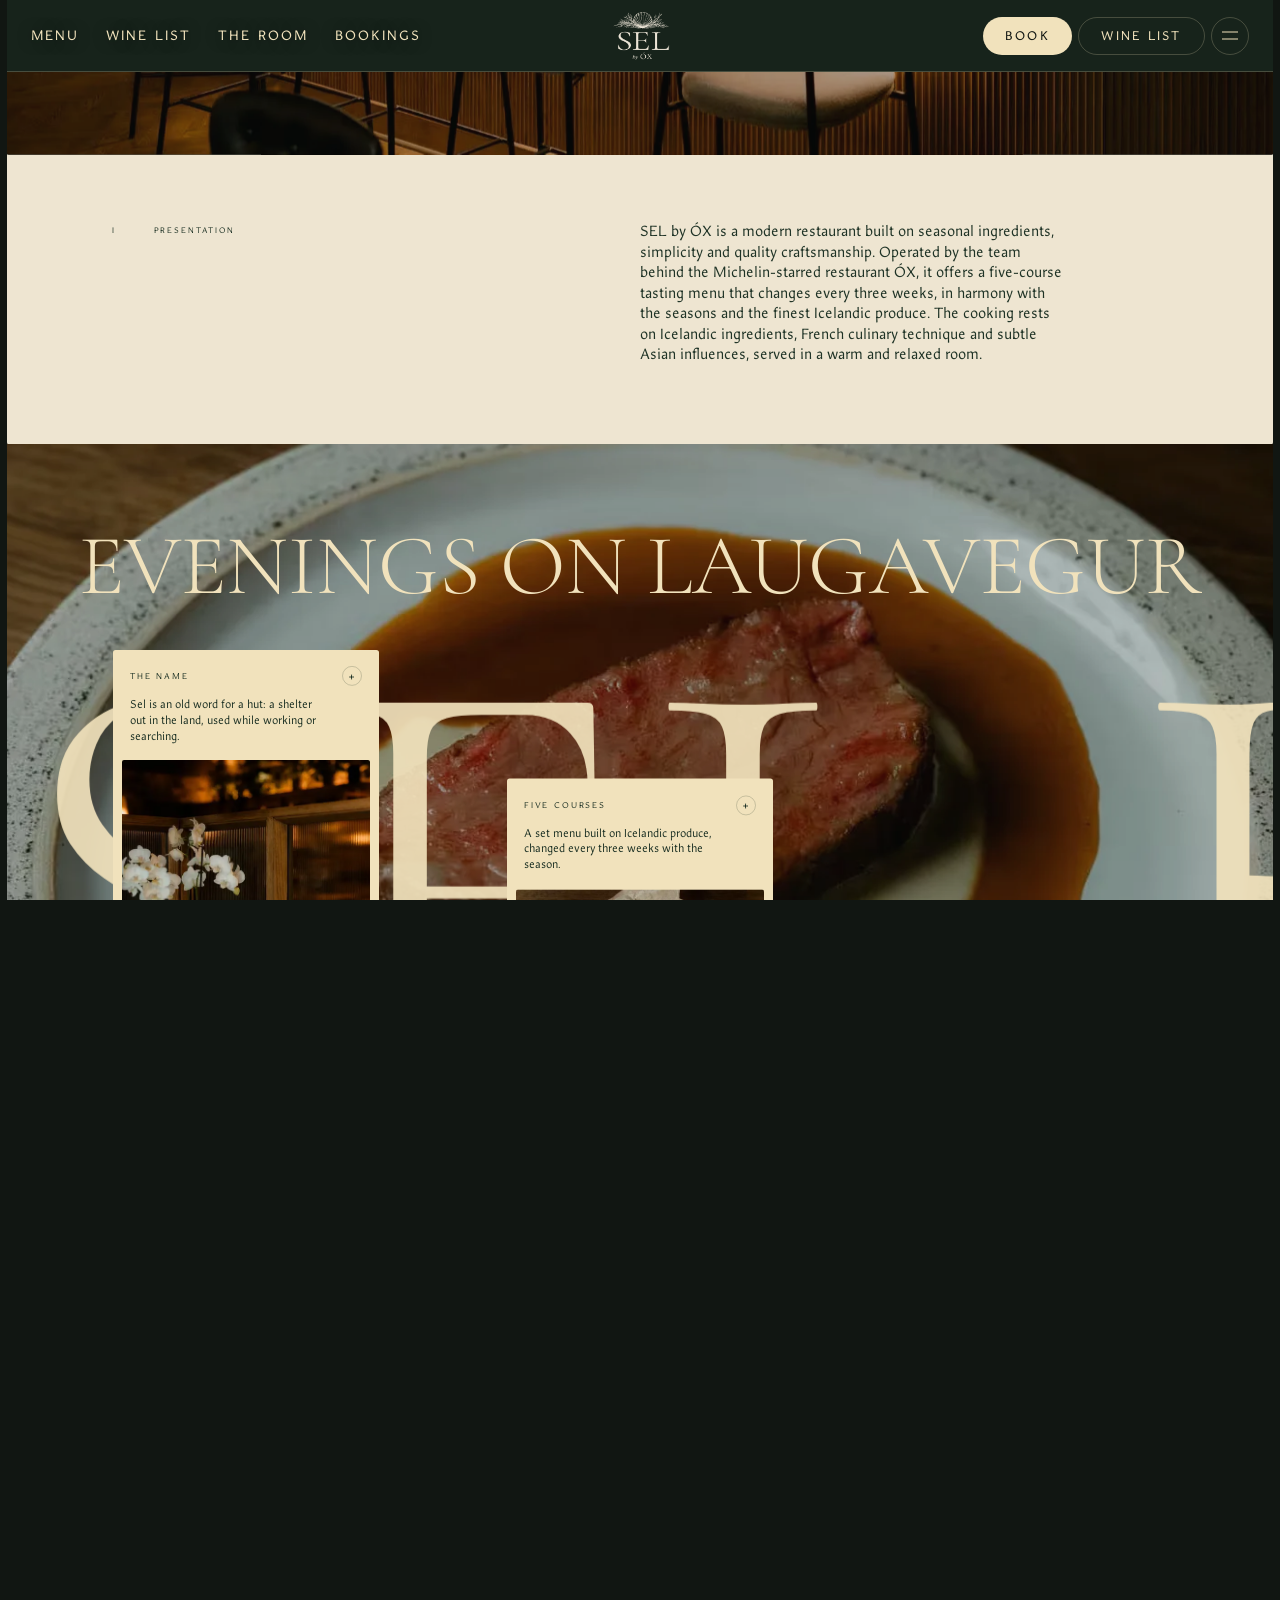
==== index.html @ 7436a124 "Deploy 9c6852b SEL by ÓX prototype (noindex preview)" ====
<!doctype html>
<html lang="en">
<head>
<meta charset="utf-8">
<meta name="viewport" content="width=device-width, initial-scale=1, viewport-fit=cover">
<title>SEL by ÓX · Laugavegur 55, Reykjavík</title>
<meta name="description" content="SEL by ÓX: a five-course seasonal tasting menu from the team behind Michelin-starred ÓX. Laugavegur 55, Reykjavík. Wednesday to Saturday from 17:30.">
<meta name="robots" content="noindex, nofollow">
<meta name="theme-color" content="#17231B">
<meta name="color-scheme" content="dark">
<link rel="icon" href="favicon-32.png" type="image/png" sizes="32x32">
<link rel="icon" href="assets/sel-mark-light.svg" type="image/svg+xml">
<link rel="apple-touch-icon" href="apple-touch-icon.png">
<link rel="preload" href="assets/fonts/cormorant-garamond-light.woff2" as="font" type="font/woff2" crossorigin>
<link rel="preload" href="assets/fonts/amarna-regular.woff2" as="font" type="font/woff2" crossorigin>
<link rel="preload" as="image" href="assets/img/cr-9-1920.webp">
<script>
/* focus-guard (from _tools/focus-guard): a tapped menu opens with nothing ringed */
(function(){var h=document.documentElement;function p(){h.setAttribute('data-input','pointer')}function k(e){if(e.key==='Tab'||e.key==='Enter'||e.key===' '||e.key.indexOf('Arrow')===0||e.key==='Escape')h.setAttribute('data-input','keyboard')}addEventListener('pointerdown',p,true);addEventListener('mousedown',p,true);addEventListener('touchstart',p,{capture:true,passive:true});addEventListener('keydown',k,true);if(!matchMedia('(prefers-reduced-motion: reduce)').matches)h.classList.add('motion')})();
</script>
<link rel="stylesheet" href="assets/focus-guard.css">
<link rel="stylesheet" href="assets/sel.css?v=69ebda52">
<script type="application/ld+json">
{"@context":"https://schema.org","@type":"Restaurant","name":"SEL by ÓX","url":"https://selrestaurant.is/","image":"https://selrestaurant.is/wp-content/uploads/2026/06/Chris-Ray-Photos-9.avif","telephone":"+3547790333","email":"sel@ox.restaurant","servesCuisine":["Icelandic","Modern European"],"address":{"@type":"PostalAddress","streetAddress":"Laugavegur 55","postalCode":"101","addressLocality":"Reykjavík","addressCountry":"IS"},"openingHoursSpecification":[{"@type":"OpeningHoursSpecification","dayOfWeek":["Wednesday","Thursday","Friday","Saturday"],"opens":"17:30","closes":"22:00"}],"acceptsReservations":"https://www.dineout.is/is/selbyox?isolation=true"}
</script>
</head>
<body>
<a class="skip" href="#main">Skip to content</a>
<div class="loader" aria-hidden="true">
  <img class="loader__logo" src="assets/sel-mark-light.svg" width="559" height="471" alt="">
  <span class="loader__bar"><i></i></span>
</div>

<header class="hd" id="header">
  <nav class="hd__left" aria-label="Quick links">
    <a href="#menu">Menu</a>
    <a href="assets/Sel-Wine-Menu-oct-2026.pdf" target="_blank" rel="noopener">Wine list</a>
    <a href="#room">The room</a>
    <a href="#book">Bookings</a>
  </nav>
  <a class="hd__logo" href="#top" aria-label="SEL by ÓX, back to top"><img src="assets/sel-mark-light.svg" alt="" width="559" height="471"></a>
  <div class="hd__right">
    <a class="pill pill--fill" href="#book">Book</a>
    <a class="pill pill--line hd__wine" href="assets/Sel-Wine-Menu-oct-2026.pdf" target="_blank" rel="noopener">Wine list</a>
    <button class="round" id="menu-btn" type="button" aria-expanded="false" aria-controls="nav" aria-label="Open menu"><span></span><span></span></button>
  </div>
</header>

<div class="nav" id="nav" tabindex="-1" role="dialog" aria-modal="true" aria-label="Menu" inert>
  <div class="nav__inner">
    <ol class="nav__list">
      <li><a href="#presentation"><i>I</i>Presentation</a></li>
      <li><a href="#kitchen"><i>II</i>Our kitchen</a></li>
      <li><a href="#room"><i>III</i>The room</a></li>
      <li><a href="#chef"><i>IV</i>Artistic director</a></li>
      <li><a href="#menu"><i>V</i>Tasting menu</a></li>
      <li><a href="#book"><i>VI</i>Bookings</a></li>
    </ol>
    <div class="nav__side">
      <img src="assets/img/cr-29-960.webp" width="960" height="640" alt="" loading="lazy">
      <p>Laugavegur 55, 101 Reykjavík<br>Wednesday to Saturday, 17:30 to 22:00</p>
      <a class="nav__phone" href="tel:+3547790333">+354 779 0333</a>
    </div>
  </div>
</div>

<div id="smooth-wrapper"><div id="smooth-content">
<main id="main">

<!-- 0 · intro -->
<section class="banner" id="top">
  <div class="banner__slider" data-fade-slider data-ms="1650" data-delay="5000">
    <div class="banner__slide is-on"><div class="banner__bg" data-parallax-top data-translate-y="20rem"><img src="assets/img/cr-9-1920.webp" width="1920" height="1280" alt="The counter at SEL in the evening, the kitchen pass behind it" fetchpriority="high"></div></div>
    <div class="banner__slide"><div class="banner__bg" data-parallax-top data-translate-y="20rem"><img src="assets/img/cr-29-1920.webp" width="1920" height="1280" alt="The dining room with forest tapestry walls and candlelit tables"></div></div>
    <div class="banner__slide"><div class="banner__bg" data-parallax-top data-translate-y="20rem"><img src="assets/img/cr-14-1920.webp" width="1920" height="1280" alt="The bar counter facing the open kitchen"></div></div>
  </div>
  <div class="banner__card" data-fade-slider data-ms="1650" data-delay="5000" aria-hidden="true">
    <div class="banner__slide is-on"><img src="assets/img/cr-32-960.webp" width="960" height="640" alt=""></div>
    <div class="banner__slide"><img src="assets/img/cr-23-960.webp" width="960" height="640" alt=""></div>
    <div class="banner__slide"><img src="assets/img/cr-3-960.webp" width="960" height="640" alt=""></div>
  </div>
  <h1 class="banner__title display fs-188" data-parallax-top data-translate-y="-15rem"><span class="letters">Five seasonal</span> <span class="letters">courses</span></h1>
</section>

<!-- I · presentation -->
<section class="pres" id="presentation">
  <p class="label" data-aos><i>I</i>Presentation</p>
  <p class="pres__text" data-aos="fadeIn">SEL by ÓX is a modern restaurant built on seasonal ingredients, simplicity and quality craftsmanship. Operated by the team behind the Michelin-starred restaurant ÓX, it offers a five-course tasting menu that changes every three weeks, in harmony with the seasons and the finest Icelandic produce. The cooking rests on Icelandic ingredients, French culinary technique and subtle Asian influences, served in a warm and relaxed room.</p>
</section>

<!-- horizontal-scroll · evenings -->
<section class="hscroll" id="evenings">
  <div class="hscroll__bg" data-parallax data-translate-y="-30rem" data-scale="1.1"><img src="assets/img/cr-24-1920.webp" width="1920" height="1280" alt="" loading="lazy"></div>
  <h2 class="hscroll__title display fs-116 split" data-aos>Evenings on Laugavegur</h2>
  <div class="marquee-trigger" aria-hidden="true"><div class="marquee" data-marquee-speed="1"><span class="marquee-item display fs-866">Sel by ÓX&nbsp;</span></div></div>
  <div class="hscroll__pin">
    <ul class="cards">
      <li class="card" data-parallax data-translate-y="-20rem">
        <div class="card__top"><p>The name</p><span class="card__icon" aria-hidden="true">+</span></div>
        <p class="card__text">Sel is an old word for a hut: a shelter out in the land, used while working or searching.</p>
        <img src="assets/img/cr-11-960.webp" width="960" height="640" alt="An orchid and a candle by the fluted glass screen" loading="lazy">
      </li>
      <li class="card card--mid" data-parallax data-translate-y="-40rem">
        <div class="card__top"><p>Five courses</p><span class="card__icon" aria-hidden="true">+</span></div>
        <p class="card__text">A set menu built on Icelandic produce, changed every three weeks with the season.</p>
        <img src="assets/img/cr-22-960.webp" width="960" height="640" alt="Snacks on the counter: potato cracker, trout mousse with waffles, chicken wing" loading="lazy">
      </li>
      <li class="card card--low" data-parallax data-translate-y="-60rem">
        <div class="card__top"><p>The ÓX door</p><span class="card__icon" aria-hidden="true">+</span></div>
        <p class="card__text">Signature courses from ÓX can be added to the tasting menu.</p>
        <img src="assets/img/cr-40-960.webp" width="960" height="640" alt="A cook placing herbs on a row of bowls" loading="lazy">
      </li>
    </ul>
  </div>
</section>

<!-- II · kitchen -->
<section class="kitchen" id="kitchen">
  <div class="vmarquee vmarquee--left" aria-hidden="true">
    <div class="vmarquee__track">
      <div class="tile tile--img"><img src="assets/img/cr-7-960.webp" alt="" loading="lazy"></div><div class="tile"><span>Cod</span></div>
      <div class="tile tile--img"><img src="assets/img/cr-34-960.webp" alt="" loading="lazy"></div><div class="tile"><span>Dulse</span></div>
      <div class="tile tile--img"><img src="assets/img/cr-3-960.webp" alt="" loading="lazy"></div><div class="tile"><span>Rutabaga</span></div>
      <div class="tile tile--img"><img src="assets/img/cr-7-960.webp" alt="" loading="lazy"></div><div class="tile"><span>Cod</span></div>
      <div class="tile tile--img"><img src="assets/img/cr-34-960.webp" alt="" loading="lazy"></div><div class="tile"><span>Dulse</span></div>
      <div class="tile tile--img"><img src="assets/img/cr-3-960.webp" alt="" loading="lazy"></div><div class="tile"><span>Rutabaga</span></div>
    </div>
  </div>
  <div class="kitchen__center">
    <p class="label" data-aos><i>II</i>Our kitchen</p>
    <h2 class="display fs-116 split" data-aos>Icelandic produce, French technique.</h2>
    <div class="kitchen__img" data-parallax data-translate-y="15rem"><img src="assets/img/cr-23-1920.webp" width="1920" height="1280" alt="A plated course in a stoneware bowl with a foamed sauce" loading="lazy"></div>
    <p class="kitchen__text" data-aos="fadeIn">The cooking is based on Icelandic ingredients, French culinary techniques and subtle Asian influences. Lamb, cod and skyr meet kombu, miso and dashi, on plates made for SEL by a ceramicist.</p>
    <div class="pills" data-aos="fadeIn">
      <a class="pill pill--fill" href="assets/Sel-Wine-Menu-oct-2026.pdf" target="_blank" rel="noopener">Wine list</a>
      <a class="pill pill--fill" href="#menu">Tasting menu</a>
    </div>
  </div>
  <div class="vmarquee vmarquee--right" aria-hidden="true">
    <div class="vmarquee__track">
      <div class="tile"><span>Lamb</span></div><div class="tile tile--img"><img src="assets/img/cr-24-960.webp" alt="" loading="lazy"></div>
      <div class="tile"><span>Skyr</span></div><div class="tile tile--img"><img src="assets/img/cr-32-960.webp" alt="" loading="lazy"></div>
      <div class="tile"><span>Rhubarb</span></div><div class="tile tile--img"><img src="assets/img/cr-22-960.webp" alt="" loading="lazy"></div>
      <div class="tile"><span>Lamb</span></div><div class="tile tile--img"><img src="assets/img/cr-24-960.webp" alt="" loading="lazy"></div>
      <div class="tile"><span>Skyr</span></div><div class="tile tile--img"><img src="assets/img/cr-32-960.webp" alt="" loading="lazy"></div>
      <div class="tile"><span>Rhubarb</span></div><div class="tile tile--img"><img src="assets/img/cr-22-960.webp" alt="" loading="lazy"></div>
    </div>
  </div>
</section>

<!-- III · the room -->
<section class="room" id="room">
  <div class="room__head">
    <div class="room__small" data-parallax data-translate-y="-10rem"><img src="assets/img/cr-38-1-960.webp" width="960" height="640" alt="The back bar under hanging plants" loading="lazy"></div>
    <div>
      <p class="label" data-aos><i>III</i>The room</p>
      <h2 class="display fs-74 split" data-aos>A warm room under antique lights from Holland.</h2>
    </div>
  </div>
  <div class="room__pair">
    <div class="room__a" data-parallax data-translate-y="-15rem"><img src="assets/img/cr-33-960.webp" width="960" height="640" alt="Glass-fronted oak wine cabinets beside the tables" loading="lazy"></div>
    <div class="room__b" data-parallax data-translate-y="8rem"><img src="assets/img/cr-29-1920.webp" width="1920" height="1280" alt="The dining room with tapestry walls, candles and the long counter" loading="lazy"></div>
  </div>
  <div class="room__foot">
    <a class="pill pill--dark" href="#book">Book a table</a>
    <p data-aos="fadeIn">On Laugavegur 55: a long oak counter facing the kitchen, tables under the tapestry walls and a wall of glass-fronted wine cabinets. The relaxed little sister of ÓX, open Wednesday to Saturday.</p>
  </div>
</section>

<!-- IV · artistic director -->
<section class="chef" id="chef">
  <div class="chef__photo"><div data-parallax data-translate-y="-15rem" data-scale="1.1"><img src="assets/img/cr-38-1920.webp" width="1920" height="1280" alt="Two cooks plating at the counter in the evening" loading="lazy"></div></div>
  <div class="chef__panel">
    <p class="label" data-aos><i>IV</i>Artistic director</p>
    <h2 class="display fs-116 split" data-aos>Þráinn Freyr Vigfússon</h2>
    <div class="chef__card">
      <span class="card__icon" aria-hidden="true">+</span>
      <p>The Michelin-starred chef behind ÓX and Sumac. He calls himself the artistic director of SEL and credits its head chefs, cooks and waiters with the evenings.</p>
      <img src="assets/img/cr-40-960.webp" width="960" height="640" alt="" loading="lazy">
    </div>
  </div>
</section>

<!-- V · tasting menu -->
<section class="menu" id="menu">
  <div class="menu__head">
    <p class="label" data-aos><i>V</i>Tasting menu</p>
    <h2 class="display fs-116 split" data-aos>Five courses, changed every three weeks.</h2>
  </div>
  <div class="container-parent">
    <div class="container-sticky">
      <div class="gallery-wrapper">
        <div class="gallery-item g1"><img src="assets/img/cr-22-1920.webp" alt="" loading="lazy"></div>
        <div class="gallery-item g2"><img src="assets/img/cr-32-1920.webp" alt="" loading="lazy"></div>
        <div class="gallery-item g3"><img src="assets/img/cr-7-1920.webp" alt="" loading="lazy"></div>
        <div class="gallery-item g4"><img src="assets/img/cr-24-1920.webp" alt="" loading="lazy"></div>
        <div class="gallery-item g5"><img src="assets/img/cr-23-1920.webp" alt="" loading="lazy"></div>
      </div>
      <div class="container-carta">
        <div class="inner-content">
          <img class="carta__mark" src="assets/sel-mark-light.svg" alt="" width="559" height="471">
          <p class="carta__k">Snacks <b>2.500 kr. each</b></p>
          <p class="carta__snacks">Potato cracker, dashi, rapeseed<br>Trout mousse, kombu, waffles<br>Chicken wing, miso, rhubarb</p>
          <ol class="carta__list">
            <li class="ox"><i>ÓX</i>Rossini caviar, scallop, dulse <b>4.500</b></li>
            <li><i>1</i>Egg, mushroom, parmesan</li>
            <li class="ox"><i>ÓX</i>Rutabaga, skyr, sourdough <b>3.500</b></li>
            <li><i>2</i>Cod, orange, ginger</li>
            <li><i>3</i>Bread, butter, pine</li>
            <li><i>4</i>Lamb, celeriac, grapes</li>
            <li><i>5</i>Chocolate, tonka bean, chantilly</li>
          </ol>
          <p class="carta__price">Five courses <b>15.900 kr.</b></p>
          <p class="carta__note">Sample menu. ÓX courses are optional ÓX signatures. We cannot accommodate vegan or lactose-free diets.</p>
          <div class="pills">
            <a class="pill pill--fill" href="assets/Sel-Wine-Menu-oct-2026.pdf" target="_blank" rel="noopener">Wine list</a>
            <a class="pill pill--fill" href="#book">Book a table</a>
          </div>
        </div>
      </div>
    </div>
  </div>
</section>

<!-- VI · bookings -->
<section class="book" id="book">
  <p class="label" data-aos><i>VI</i>Bookings</p>
  <h2 class="display fs-116 split" data-aos>Book your table at SEL</h2>
  <div class="book__grid">
    <form class="bookw" action="https://www.dineout.is/is/selbyox" method="get" target="_blank" rel="noopener" novalidate>
      <img class="bookw__mark" src="assets/sel-mark-light.svg" width="559" height="471" alt="">
      <p class="bookw__k">Reserve a table</p>
      <label class="bookw__row"><span>Guests</span>
        <select name="g">
          <option value="1">1 guest</option><option value="2" selected>2 guests</option><option value="3">3 guests</option><option value="4">4 guests</option><option value="5">5 guests</option><option value="6">6 guests</option><option value="7">7 guests</option><option value="8">8 guests</option>
        </select></label>
      <label class="bookw__row"><span>Date</span><input type="date" name="date" required></label>
      <label class="bookw__row"><span>Time</span>
        <select name="time">
          <option>17:30</option><option>18:00</option><option>18:30</option><option selected>19:00</option><option>19:30</option><option>20:00</option><option>20:30</option><option>21:00</option>
        </select></label>
      <p class="bookw__note" aria-live="polite">Open Wednesday to Saturday, 17:30 to 22:00.</p>
      <input type="hidden" name="type" value="bookings"><input type="hidden" name="isolation" value="true">
      <button class="pill pill--fill bookw__go" type="submit">Find a table</button>
      <p class="bookw__by">Continues on Dineout</p>
    </form>
    <div class="book__side">
      <div class="book__img" data-parallax data-translate-y="-15rem"><img src="assets/img/cr-45-960.webp" width="960" height="640" alt="A hand drawing a bottle from the wine cabinet" loading="lazy"></div>
      <dl class="book__rows">
        <div><dt>Phone</dt><dd><a href="tel:+3547790333">+354 779 0333</a></dd></div>
        <div><dt>Email</dt><dd><a href="mailto:sel@ox.restaurant">sel@ox.restaurant</a></dd></div>
        <div><dt>Address</dt><dd><a href="https://maps.google.com/?q=Laugavegur+55,+101+Reykjav%C3%ADk" target="_blank" rel="noopener">Laugavegur 55, 101 Reykjavík</a></dd></div>
        <div><dt>Open</dt><dd>Wed to Sat, 17:30 to 22:00</dd></div>
      </dl>
    </div>
  </div>
</section>

<!-- galeria -->
<section class="galeria">
  <p class="label label--center" data-aos>SEL by ÓX</p>
  <h2 class="display fs-74 split" data-aos>An evening at SEL: Icelandic produce, French technique and a list of grower Champagne.</h2>
  <div class="galeria__slider" data-fade-slider data-ms="1200" data-cross>
    <div class="galeria__slide is-on"><img src="assets/img/cr-29-1920.webp" alt="The dining room" loading="lazy"></div>
    <div class="galeria__slide"><img src="assets/img/cr-33-1920.webp" alt="The wine cabinets" loading="lazy"></div>
    <div class="galeria__slide"><img src="assets/img/cr-14-1920.webp" alt="The bar counter" loading="lazy"></div>
    <div class="galeria__slide"><img src="assets/img/cr-6-1920.webp" alt="Bottles in the cabinet" loading="lazy"></div>
    <div class="galeria__slide"><img src="assets/img/cr-34-1920.webp" alt="Courses on the table" loading="lazy"></div>
  </div>
  <div class="galeria__nav">
    <button class="round round--line" type="button" data-prev aria-label="Previous photo">‹</button>
    <img src="assets/sel-mark-light.svg" alt="" width="559" height="471">
    <button class="round round--line" type="button" data-next aria-label="Next photo">›</button>
  </div>
</section>

</main>

<footer class="ft" id="footer">
  <div class="ft__imgwrap"><img class="footer-img" src="assets/img/cr-38-1-1920.webp" width="1920" height="1280" alt="" loading="lazy"></div>
  <div class="ft__top">
    <div><p class="ft__k">Open</p><p>Wednesday to Saturday<br>17:30 to 22:00</p></div>
    <nav class="ft__nav" aria-label="Footer">
      <a href="#book">Book a table</a><a href="#menu">Tasting menu</a><a href="assets/Sel-Wine-Menu-oct-2026.pdf" target="_blank" rel="noopener">Wine list</a><a href="https://www.instagram.com/ox.reykjavik/" target="_blank" rel="noopener">Instagram</a>
    </nav>
    <div class="ft__contact"><p class="ft__k">Find us</p><p><a href="https://maps.google.com/?q=Laugavegur+55,+101+Reykjav%C3%ADk" target="_blank" rel="noopener">Laugavegur 55, 101 Reykjavík</a><br><a href="tel:+3547790333">+354 779 0333</a><br><a href="mailto:sel@ox.restaurant">sel@ox.restaurant</a></p></div>
  </div>
  <div class="ft__sign"><img class="ft__logo" src="assets/sel-mark-light.svg" alt="SEL by ÓX" width="559" height="471" loading="lazy"></div>
  <div class="ft__rights"><p>© 2026 SEL by ÓX</p><p>Photographs: Chris Ray</p><p><a href="https://sndrstudio.is" target="_blank" rel="noopener">Prototype by SNDR</a></p></div>
</footer>
</div></div>

<script src="assets/vendor/gsap.min.js" defer></script>
<script src="assets/vendor/ScrollTrigger.min.js" defer></script>
<script src="assets/vendor/ScrollSmoother.min.js" defer></script>
<script src="assets/sel.js?v=8bd6c404" defer></script>
</body>
</html>
---- assets/focus-guard.css ----
/* focus-guard.css: pairs with focus-guard.js. No ring after a tap or a click; every ring for the keyboard.
   Text fields keep theirs (the user is typing there whatever opened it). */
html[data-input="pointer"] :focus-visible:not(input):not(textarea):not(select):not([contenteditable="true"]) { outline: none; }
/* a focus target that is only a container (a menu panel, a dialog, a drawer): never ring it */
[tabindex="-1"]:focus { outline: none; }
---- assets/sel.css ----
/* SEL by ÓX v2: Tastavents structure and mechanics (DESIGN.md), Pinterest moodboard skin. */
@font-face{font-family:"Cormorant";src:url(fonts/cormorant-garamond-light.woff2) format("woff2");font-weight:300;font-display:swap}
@font-face{font-family:"Amarna";src:url(fonts/amarna-regular.woff2) format("woff2");font-weight:400;font-display:swap}
@font-face{font-family:"Amarna";src:url(fonts/amarna-medium.woff2) format("woff2");font-weight:500;font-display:swap}

:root{
  --ink:#111612; --bar:#17231b; --bottle:#1f3326; --olive:#4b4a2a;
  --candle:#f1e2bc; --paper:#eee5d1; --amber:#c8803a;
  --line-d:rgba(241,226,188,.22); --line-l:rgba(31,51,38,.2);
  --pad:1rem; --hh:10.8rem;
  --io:cubic-bezier(.645,.045,.355,1); --io2:cubic-bezier(.785,.135,.15,.86);
  color-scheme:dark;
}
/* Tastavents rem system: 1rem = 10px on a 1920 artboard */
html{font-size:.5208333vw}
@media (max-width:1025px){html{font-size:1.302086vw}}
@media (max-width:767.98px){html{font-size:2.564105vw}}

*,*::before,*::after{box-sizing:border-box}
html{-webkit-text-size-adjust:100%}
section[id],main[id]{scroll-margin-top:var(--hh)}
body{margin:0;background:var(--ink);color:var(--paper);font:400 1.9rem/1.45 "Amarna",Optima,sans-serif;-webkit-font-smoothing:antialiased}
img{display:block;max-width:100%;height:auto}
a{color:inherit;text-decoration:none}
h1,h2,p,ol,ul,dl,dd{margin:0}
ol,ul{padding:0;list-style:none}
button{font:inherit;color:inherit}
.skip{position:fixed;left:1.2rem;top:-8rem;z-index:200;background:var(--candle);color:var(--ink);padding:1rem 1.4rem}
.skip:focus{top:1.2rem}
:focus-visible{outline:1px solid var(--amber);outline-offset:.4rem}

/* type: ivypresto-display 100 → Cormorant Garamond Light; sizes ×1.1 to match Ivy cap height */
.display{font-family:"Cormorant",serif;font-weight:300;text-transform:uppercase;letter-spacing:0;line-height:1em}
.fs-188{font-size:20.6rem}
.fs-116{font-size:12.8rem;line-height:1.05em}
.fs-74{font-size:8.1rem;line-height:1.2em}
.fs-866{font-size:95rem;line-height:.8em}
.label{display:flex;gap:4.2rem;font-size:1.2rem;letter-spacing:.24em;text-transform:uppercase}
.label i{font-style:normal;min-width:2rem}
.label--center{justify-content:center}

/* pills (Tastavents header and section buttons) */
.pill{display:inline-flex;align-items:center;height:4.6rem;padding:0 3.2rem;border-radius:3rem;font:500 1.25rem/1 "Amarna",sans-serif;letter-spacing:.22em;text-transform:uppercase;white-space:nowrap;transition:background-color .3s var(--io2),color .3s var(--io2),border-color .3s var(--io2)}
.pill--fill{background:var(--candle);color:var(--ink)}
.pill--line{border:1px solid var(--line-d);color:var(--candle)}
.pill--dark{background:var(--bottle);color:var(--candle)}
@media (hover:hover){.pill--fill:hover{background:var(--amber);color:var(--ink)}.pill--line:hover{border-color:var(--candle)}.pill--dark:hover{background:var(--olive)}}
.pills{display:flex;gap:1.2rem;flex-wrap:wrap;justify-content:center}
.round{position:relative;width:max(4.6rem,40px);height:max(4.6rem,40px);border-radius:50%;border:1px solid var(--line-d);background:none;display:inline-grid;place-items:center;cursor:pointer;font-size:2.4rem;line-height:1;transition:border-color .4s var(--io),background-color .4s var(--io)}
/* burger: both lines share one centre, so the X closes exactly on it and reverses the same path */
.round span{position:absolute;left:50%;top:50%;width:16px;height:1px;margin:-.5px 0 0 -8px;background:var(--candle);transition:transform .55s var(--io)}
.round span:first-child{transform:translateY(-3.5px)}
.round span:last-child{transform:translateY(3.5px)}
.menu-open .round span:first-child{transform:translateY(0) rotate(45deg)}
.menu-open .round span:last-child{transform:translateY(0) rotate(-45deg)}
.menu-open .round{border-color:var(--candle)}
@media (hover:hover){.round:hover{border-color:var(--candle)}}

/* header: dark bar inset by --pad, 10.8rem */
.hd{--lm:1;position:fixed;top:0;left:0;right:0;z-index:110;height:var(--hh);padding:0 calc(var(--pad) + 3.6rem);display:grid;grid-template-columns:1fr auto 1fr;align-items:center}
.hd::after{content:"";position:absolute;inset:0 var(--pad);background:var(--bar);border-bottom:1px solid var(--line-d);z-index:-1;opacity:var(--hb,1)}
.menu-open .hd::after{opacity:1}
.hd::after{transition:opacity .5s var(--io)}
.hd__left{display:flex;gap:max(4rem,26px);font:500 max(1.9rem,13.5px)/1 "Amarna",sans-serif;letter-spacing:.16em;text-transform:uppercase;color:var(--candle);text-shadow:0 1px 14px rgba(17,22,18,.55)}
.hd__left a{padding:.8rem 0}
.hd__left a{background:linear-gradient(currentColor,currentColor) 100% 100%/0 1px no-repeat;transition:background-size 1s cubic-bezier(.19,1,.155,1.01)}
@media (hover:hover){.hd__left a:hover{background-position:0 100%;background-size:100% 1px}}
/* --ls = scroll-scrubbed size, --lm = menu factor (1 closed, 0 open): opening the menu eases the logo down to the bar size */
.hd__logo{display:block;transform-origin:50% 0;transform:translateY(calc((var(--ls,1) - 1) * var(--lm,1) * 1.6rem)) scale(calc(1 + (var(--ls,1) - 1) * var(--lm,1)));will-change:transform}
.hd__logo img{height:7.2rem;width:auto}
/* top of page: no bar, no border, larger logo (scroll scrubs it back, see sel.js) */
.motion .hd{--hb:0;--ls:1.75}
.hd__right{display:flex;gap:1rem;justify-content:flex-end;align-items:center}

/* full menu */
/* menu: the panel wipes down from the header, links rise in one after another; closing runs it back faster */
.nav{position:fixed;inset:0;z-index:105;background:var(--bar);padding:calc(var(--hh) + 6rem) 8rem 6rem;overflow-y:auto;overscroll-behavior-y:contain;visibility:hidden;clip-path:inset(0 0 100% 0);transition:clip-path .55s var(--io),visibility 0s .55s}
.nav.is-open{visibility:visible;clip-path:inset(0 0 0 0);transition:clip-path .8s var(--io)}
.nav__list li,.nav__side{opacity:0;transform:translateY(3rem);transition:opacity .3s var(--io),transform .4s var(--io)}
.nav.is-open .nav__list li,.nav.is-open .nav__side{opacity:1;transform:none;transition:opacity .6s var(--io),transform .8s var(--io);transition-delay:calc(.22s + var(--i,0) * 55ms)}
.nav__list li:nth-child(2){--i:1}.nav__list li:nth-child(3){--i:2}.nav__list li:nth-child(4){--i:3}.nav__list li:nth-child(5){--i:4}.nav__list li:nth-child(6){--i:5}.nav__side{--i:4}
.nav__inner{display:grid;grid-template-columns:1fr 46rem;gap:8rem;height:100%}
.nav__list a{display:flex;align-items:baseline;gap:3rem;font:300 9.6rem/1.1 "Cormorant",serif;text-transform:uppercase;color:var(--candle);transition:color .3s}
.nav__list i{font:400 1.3rem/1 "Amarna",sans-serif;letter-spacing:.2em;font-style:normal;width:3rem}
@media (hover:hover){.nav__list a:hover{color:var(--amber)}}
.nav__side{display:grid;align-content:end;gap:2.4rem;color:var(--candle)}
.nav__side img{aspect-ratio:4/5;object-fit:cover;border-radius:.4rem}
.nav__phone{font:300 5.4rem/1 "Cormorant",serif}
html.menu-open{overflow:hidden}

/* 0 · banner */
.banner{position:relative;padding-top:var(--pad);overflow:hidden}
.banner__slider{position:relative;height:121.5rem;margin:0 var(--pad);overflow:hidden;border-radius:.4rem}
.banner__slide{position:absolute;inset:0;opacity:0;visibility:hidden}
.banner__slide.is-on{opacity:1;visibility:visible;z-index:1}
.banner__bg{position:absolute;inset:-12rem 0 0;transform:translate3d(0,var(--translateY,0),0) scale(var(--scale,1))}
.banner__bg img{width:100%;height:100%;object-fit:cover}
.banner__slider::after{content:"";position:absolute;inset:0;background:var(--ink);opacity:.34;z-index:2}
.banner__card{position:absolute;z-index:3;top:20rem;left:50%;width:22rem;height:31rem;margin-left:-11rem;overflow:hidden;border-radius:.4rem}
.banner__card .banner__slide img{width:100%;height:100%;object-fit:cover}
.banner__title{position:absolute;z-index:4;left:0;right:0;bottom:16rem;text-align:center;color:var(--candle);transform:translate3d(0,var(--translateY,0),0)}
.banner__title .letters{display:block}
.char{display:inline-block}
.cword{display:inline-block;white-space:nowrap}

/* I · presentation */
.pres{background:var(--paper);color:var(--bottle);margin:0 var(--pad);padding:10rem 0 12rem;display:grid;grid-template-columns:repeat(12,1fr);border-radius:0 0 .4rem .4rem}
.pres .label{grid-column:2/5;padding-top:.6rem}
.pres__text{grid-column:7/11;font-size:2.2rem;line-height:1.4}

/* horizontal-scroll · evenings */
.hscroll{position:relative;margin:0 var(--pad);padding:12rem 0 26rem;overflow:hidden}
.hscroll__bg{position:absolute;inset:-15rem 0 0;z-index:0;transform:translate3d(0,var(--translateY,0),0) scale(var(--scale,1))}
.hscroll__bg img{width:100%;height:100%;object-fit:cover}
.hscroll__bg::after{content:"";position:absolute;inset:0;background:var(--ink);opacity:.25}
.hscroll__title{position:relative;z-index:3;text-align:center;color:var(--candle);margin-bottom:6rem}
.marquee-trigger{position:absolute;z-index:2;left:0;right:0;top:30rem;pointer-events:auto;overflow:hidden}
.marquee{display:flex;white-space:nowrap;will-change:transform}
.marquee-item{color:var(--candle);opacity:.92;padding-right:6rem}
.hscroll__pin{position:relative;z-index:4}
.cards{display:flex;justify-content:space-between;align-items:flex-start;padding:0 16rem}
.card{width:39.8rem;padding:2.5rem 1.3rem 1.3rem;background:var(--candle);color:var(--bottle);border-radius:.4rem;transform:translate3d(0,var(--translateY,0),0)}
.card--mid{margin-top:19rem}.card--low{margin-top:38rem}
.card__top{display:flex;justify-content:space-between;align-items:center;font-size:1.25rem;letter-spacing:.22em;text-transform:uppercase;padding:0 1.2rem}
.card__icon{width:3rem;height:3rem;border-radius:50%;border:1px solid var(--line-l);display:grid;place-content:center;font-size:1.8rem;line-height:1}
.card__text{font-size:1.7rem;line-height:1.4;padding:1.6rem 1.2rem 2.4rem;max-width:32rem}
.card img{aspect-ratio:4/5;object-fit:cover;width:100%;border-radius:.3rem}

/* II · kitchen */
.kitchen{position:relative;margin:0 var(--pad);background:var(--ink);display:grid;grid-template-columns:27rem 1fr 27rem;height:100rem;overflow:hidden}
.vmarquee{overflow:hidden;height:100%}
.vmarquee__track{display:flex;flex-direction:column;animation:sel-vmq 60s linear infinite}
.vmarquee--right .vmarquee__track{animation-direction:reverse}
@keyframes sel-vmq{from{transform:translate3d(0,0,0)}to{transform:translate3d(0,-50%,0)}}
.tile{height:22rem;display:grid;place-content:center;font-size:1.1rem;letter-spacing:.24em;text-transform:uppercase;color:var(--candle);border-bottom:1px solid var(--line-d)}
.tile--img{padding:0}
.tile--img img{width:27rem;height:22rem;object-fit:cover}
.kitchen__center{display:flex;flex-direction:column;align-items:center;text-align:center;padding:12rem 8rem 10rem}
.kitchen__center .label{color:var(--candle)}
.kitchen__center h2{color:var(--candle);margin:5rem 0 0;position:relative;z-index:2}
.kitchen__img{width:56rem;height:30rem;margin:-4rem auto 5rem;overflow:hidden;border-radius:.4rem;transform:translate3d(0,var(--translateY,0),0)}
.kitchen__img img{width:100%;height:100%;object-fit:cover}
.kitchen__text{max-width:58rem;font-size:1.9rem;color:var(--paper);margin-bottom:4rem}

/* III · room */
.room{margin:0 var(--pad);background:var(--paper);color:var(--bottle);padding:14rem 0 12rem;overflow:hidden}
.room__head{display:grid;grid-template-columns:16rem 1fr;gap:3rem;padding-left:40rem;padding-right:20rem;align-items:start}
.room__small{transform:translate3d(0,var(--translateY,0),0)}
.room__small img{aspect-ratio:4/5;object-fit:cover;border-radius:.3rem}
.room__head .label{margin-bottom:3rem}
.room__pair{display:grid;grid-template-columns:38fr 4fr 58fr;margin-top:6rem;align-items:start}
.room__a{grid-column:1;margin-top:20rem;transform:translate3d(0,var(--translateY,0),0)}
.room__b{grid-column:3;transform:translate3d(0,var(--translateY,0),0)}
.room__a img{aspect-ratio:4/3;object-fit:cover;width:100%}
.room__b img{aspect-ratio:3/2;object-fit:cover;width:100%}
.room__foot{display:grid;grid-template-columns:1fr 1fr;align-items:start;justify-items:start;padding:8rem 6rem 0}
.room__foot p{max-width:62rem;font-size:2rem;line-height:1.45}

/* IV · chef */
.chef{margin:0 var(--pad);display:grid;grid-template-columns:1fr 1fr;height:110rem;overflow:hidden}
.chef__photo{position:relative;overflow:hidden}
.chef__photo>div{position:absolute;inset:-12rem 0;transform:translate3d(0,var(--translateY,0),0) scale(var(--scale,1))}
.chef__photo img{width:100%;height:100%;object-fit:cover}
.chef__panel{position:relative;background:var(--olive);color:var(--candle);padding:14rem 8rem 8rem;display:flex;flex-direction:column;align-items:center;text-align:center}
.chef__panel h2{margin-top:5rem;font-size:9.6rem;line-height:1.08em}
.chef__card{margin-top:auto;align-self:stretch;display:grid;grid-template-columns:22rem 1fr;gap:2.8rem;align-items:center;background:var(--paper);color:var(--bottle);padding:2rem;border-radius:.4rem;text-align:left}
.chef__card p{font-size:1.7rem;line-height:1.5;margin:0}
.chef__card .card__icon{display:none}
.chef__card img{grid-column:1;grid-row:1;aspect-ratio:4/5;object-fit:cover;width:100%;border-radius:.3rem}
.chef__card p{grid-column:2;grid-row:1}

/* V · menu */
.menu{margin:0 var(--pad);background:var(--paper);color:var(--bottle)}
.menu__head{padding:16rem 20rem 10rem;text-align:center;display:grid;gap:5rem;justify-items:center}
.container-parent{position:relative;height:260vh}
.container-sticky{position:relative;height:100vh;overflow:hidden;padding:calc(var(--hh) + 2rem) 3rem 3rem}
.gallery-wrapper{position:relative;height:100%}
.gallery-item{position:absolute;top:0;left:0;width:61.7rem;height:100%;border-radius:.4rem;overflow:hidden;box-shadow:-2rem 0 4rem rgba(17,22,18,.25)}
.gallery-item img{width:100%;height:100%;object-fit:cover}
.g1{z-index:5}.g2{z-index:4}.g3{z-index:3}.g4{z-index:2}.g5{z-index:1}
.g2{transform:translateX(14%)}.g3{transform:translateX(27%)}.g4{transform:translateX(40%)}.g5{transform:translateX(53%)}
.container-carta{position:absolute;z-index:10;top:calc(var(--hh) + 2rem);right:3rem;bottom:3rem;width:62rem;background:var(--ink);color:var(--paper);border-radius:.4rem;display:grid;place-items:center;padding:5rem 7rem}
.inner-content{width:100%;display:grid;gap:1.6rem;text-align:center;justify-items:center}
.carta__mark{width:9rem;margin-bottom:1.6rem}
.carta__k,.carta__price{font-size:1.25rem;letter-spacing:.22em;text-transform:uppercase;color:var(--candle)}
.carta__k b,.carta__price b{font-weight:400;color:var(--amber);margin-left:1rem}
.carta__snacks{font-size:1.7rem;color:var(--paper);line-height:1.6}
.carta__list{width:100%;border-top:1px solid var(--line-d);margin:1rem 0}
.carta__list li{display:grid;grid-template-columns:5rem 1fr auto;align-items:baseline;text-align:left;padding:1.3rem 0;border-bottom:1px solid var(--line-d);font:300 3.2rem/1.15 "Cormorant",serif;text-transform:uppercase;color:var(--candle)}
.carta__list i{font:400 1.2rem/1 "Amarna",sans-serif;font-style:normal;letter-spacing:.2em;color:var(--paper)}
.carta__list .ox i{color:var(--amber)}
.carta__list b{font:400 1.4rem/1 "Amarna",sans-serif;color:var(--amber)}
.carta__note{font-size:1.4rem;color:rgba(238,229,209,.78);max-width:44rem;margin-bottom:1rem}

/* VI · book */
.book{margin:0 var(--pad);background:var(--paper);color:var(--bottle);padding:14rem 6rem 16.5rem;display:grid;justify-items:center;gap:5rem;text-align:center}
.book__grid{width:100%;display:grid;grid-template-columns:1fr 1fr;gap:6rem;text-align:left;margin-top:4rem}
.book__side{display:grid;gap:5rem;align-content:start}
.book__img{width:46rem;transform:translate3d(0,var(--translateY,0),0)}
.book__img img{aspect-ratio:4/3;object-fit:cover;border-radius:.4rem}
.book__rows>div{display:flex;justify-content:space-between;gap:2rem;padding:2rem 0;border-bottom:1px solid var(--line-l)}
.book__rows dt{font-size:1.2rem;letter-spacing:.24em;text-transform:uppercase;padding-top:.4rem}
.book__rows dd{font-size:2rem}

/* galeria */
.galeria{margin:0 var(--pad);background:var(--ink);padding:16rem 0 12rem;text-align:center;display:grid;gap:5rem;justify-items:center}
.galeria .label{color:var(--candle)}
.galeria h2{color:var(--candle);max-width:130rem}
.galeria__slider{position:relative;width:96rem;height:62rem;margin-top:4rem;border-radius:.4rem;overflow:hidden}
.galeria__slide{position:absolute;inset:0;opacity:0;visibility:hidden}
.galeria__slide.is-on{opacity:1;visibility:visible;z-index:1}
.galeria__slide img{width:100%;height:100%;object-fit:cover}
.galeria__nav{display:flex;align-items:center;gap:3rem;color:var(--candle)}
.galeria__nav img{width:6rem}

/* footer */
.ft{margin:0 var(--pad) var(--pad);background:var(--bar);color:var(--candle);overflow:hidden}
.ft__imgwrap{height:70rem;overflow:hidden}
.footer-img{width:100%;height:100%;object-fit:cover;transform-origin:50% 0}
.ft__rights{display:flex;justify-content:space-between;padding:2.4rem 8rem 3rem;border-top:1px solid var(--line-d);font-size:1.2rem;letter-spacing:.2em;text-transform:uppercase}

/* split words (Splitting + slide-up2, 48ms stagger) */
.split .word{display:inline-block;overflow:hidden;padding:.6ch 0;margin:-.7ch 0;vertical-align:top}
.split .word>span{display:inline-block}
.motion .split .word>span{transform:translateY(110%) rotate(1deg);opacity:0}
.motion .split.aos-animate .word>span{animation:sel-slideup2 1.4s var(--io) both;animation-delay:calc(var(--word-index) * 48ms)}
@keyframes sel-slideup2{0%{opacity:0;transform:translateY(110%) rotate(1deg)}to{opacity:1;transform:translateY(0) rotate(0)}}
.motion [data-aos="fadeIn"]{opacity:0}
.motion [data-aos="fadeIn"].aos-animate{animation:sel-fadein .8s ease-in-out both}
.motion .label[data-aos]{opacity:0}
.motion .label[data-aos].aos-animate{animation:sel-fadeinup .8s ease-in-out both}
@keyframes sel-fadein{from{opacity:0}to{opacity:1}}
@keyframes sel-fadeinup{from{opacity:0;transform:translate3d(0,3rem,0)}to{opacity:1;transform:none}}
/* hero letters */
.motion .banner__title .char{opacity:0;transform:translateY(40%)}
.motion .banner__title.is-in .char{animation:sel-slideup2 1.4s var(--io) both;animation-delay:calc(var(--char-index) * 40ms + .3s)}
.motion .banner__card{clip-path:inset(100% 0 0 0)}
.motion .banner__card.is-in{clip-path:inset(0);transition:clip-path 1.4s var(--io) .2s}

/* tablet (<=1025): Tastavents switches to its tablet rem and stacks */
@media (max-width:1025px){
  :root{--pad:.5rem;--hh:8rem}
  .hd__left{display:none}
  .hd{grid-template-columns:auto 1fr;padding:0 2.6rem}
  .hd__logo img{height:5.6rem}
  .banner__slider{height:calc(100svh - var(--pad))}
  .banner__card{top:auto;bottom:34rem;width:18rem;height:25rem;margin-left:-9rem}
  .banner__title{bottom:10rem}
  .fs-188{font-size:11rem}.fs-116{font-size:7.2rem}.fs-74{font-size:5.3rem}.fs-866{font-size:31rem}
  .pres{grid-template-columns:1fr;padding:8rem 4rem;gap:4rem}
  .pres .label,.pres__text{grid-column:auto}
  .cards{padding:0 4rem;gap:3rem}
  .card{width:auto;flex:1}.card--mid,.card--low{margin-top:8rem}
  .kitchen{grid-template-columns:16rem 1fr 16rem;height:auto}
  .tile--img img{width:16rem}
  .room__head{padding:0 4rem;grid-template-columns:12rem 1fr}
  .chef{grid-template-columns:1fr;height:auto}
  .chef__photo{height:60rem}
  .chef__card{margin-top:6rem}
  .chef__panel h2{font-size:7.2rem}
  .menu__head{padding:10rem 4rem 6rem}
  .container-parent{height:auto}
  .container-sticky{height:auto;padding:0 2rem 4rem}
  .gallery-wrapper{display:flex;gap:1rem;overflow-x:auto;scroll-snap-type:x mandatory;height:46rem}
  .gallery-item{position:relative;flex:0 0 70%;transform:none!important;scroll-snap-align:start;box-shadow:none}
  .container-carta{position:relative;inset:auto;width:auto;margin-top:2rem;padding:6rem 4rem}
  .book{padding:10rem 3rem}
  .book__grid{grid-template-columns:1fr}
  .book__img{width:100%}
  .galeria__slider{width:calc(100% - 4rem);height:auto;aspect-ratio:3/2}
  .ft__rights{flex-direction:column;gap:1rem;text-align:center;padding:2.4rem 4rem 3rem}
}
/* phone + tablet (<=1025): one stacked layout, Tastavents mobile patterns */
@media (max-width:1025px){
  .fs-188{font-size:5.6rem}.fs-116{font-size:4.2rem}.fs-74{font-size:3.3rem}.fs-866{font-size:24.4rem}
  .banner__card{width:18rem;height:26rem;bottom:auto;top:calc(var(--hh) + 6rem);margin-left:-9rem}
  .banner__title{bottom:6rem}
  .label{gap:2.4rem;font-size:1.05rem}
  body{font-size:1.5rem}
  .pres{padding:6rem 2rem}
  .pres__text{font-size:1.6rem}
  .hscroll{padding:8rem 0 6rem}
  .marquee-trigger{top:22rem}
  .hscroll__pin{overflow:hidden}
  .cards{padding:0 2rem;gap:1.6rem;width:max-content}
  .card{flex:0 0 26rem;width:26rem}.card--mid,.card--low{margin-top:0}
  .card__text{font-size:1.4rem}
  .kitchen{grid-template-columns:1fr;height:auto}
  .vmarquee{height:auto}
  .vmarquee--left{order:2}.vmarquee--right{display:none}
  .vmarquee__track{flex-direction:row;width:max-content;animation-name:sel-hmq}
  @keyframes sel-hmq{from{transform:translate3d(0,0,0)}to{transform:translate3d(-50%,0,0)}}
  .tile{height:12rem;min-width:14rem;border-bottom:0;border-right:1px solid var(--line-d)}
  .tile--img img{width:14rem;height:12rem}
  .kitchen__center{padding:8rem 2rem 6rem}
  .kitchen__img{width:100%;height:auto;aspect-ratio:3/2;margin:3rem 0}
  .kitchen__text{font-size:1.5rem}
  .room{padding:8rem 0 8rem}
  .room__head{grid-template-columns:1fr;padding:0 2rem}
  .room__small{width:14rem}
  .room__pair{grid-template-columns:1fr;gap:1rem;padding:0 2rem}
  .room__a,.room__b{grid-column:auto;margin-top:0}
  .room__foot{grid-template-columns:1fr;gap:3rem;padding:5rem 2rem 0}
  .room__foot p{font-size:1.5rem}
  .chef__panel{padding:8rem 2rem}
  .chef__card{grid-template-columns:12rem 1fr;gap:1.6rem}
  .chef__card p{font-size:1.4rem}
  .chef__panel h2{font-size:4.6rem}
  .nav{padding:calc(var(--hh) + 3rem) 2rem 3rem}
  .nav__inner{grid-template-columns:1fr;gap:4rem;height:auto;min-height:100%}
  .nav__list a{font-size:4.2rem;gap:2rem}
  .nav__side img{display:none}
  .nav__phone{font-size:3.2rem}
  .gallery-wrapper{height:36rem}
  .gallery-item{flex-basis:82%}
  .carta__list li{font-size:2.2rem;grid-template-columns:4rem 1fr auto}
  .book{padding:8rem 2rem}
  .book__rows dd{font-size:1.5rem}
  .galeria{padding:10rem 0 8rem}
  .galeria h2{padding:0 2rem}
  .ft__imgwrap{height:36rem}
}
@media (prefers-reduced-motion:reduce){
  .vmarquee__track{animation:none}
  *,*::before,*::after{transition-duration:.01ms!important}
}

/* header below 1025px: fixed pixel sizes so it never scales with the window. Book | logo | menu */
@media (max-width:1025px){
  :root{--hh:64px}
  .hd{height:64px;padding:0 14px;grid-template-columns:1fr auto 1fr;gap:8px}
  .hd::after{inset:0 4px}
  .hd__left,.hd__wine{display:none}
  .hd__right{display:contents}
  .hd__right .pill--fill{order:1;justify-self:start}
  .hd__logo{order:2;display:block}
  .hd__logo img{height:42px;width:auto}
  .hd__right .round{order:3;justify-self:end}
  .hd .pill{height:36px;padding:0 16px;font-size:11px;letter-spacing:.2em}
  .hd .round{width:40px;height:40px}
  .banner__slider{height:calc(100svh - 4px);min-height:calc(var(--hh) + 54rem)}
}
/* Keep the approved control artwork; enlarge small touch areas around it. */
@media (pointer:coarse){
  .pill,.round,.hd__logo{position:relative}
  .pill::before,.round::before,.hd__logo::before{content:"";position:absolute;inset:50% auto auto 50%;width:100%;height:100%;min-width:44px;min-height:44px;transform:translate(-50%,-50%)}
  .bookw select,.bookw input:not([type="hidden"]){min-height:44px;min-width:44px}
  .skip,.nav__list a,.nav__phone,.ft__nav a,.ft__contact a,.ft__rights a,.book__rows a{min-height:44px;display:inline-flex;align-items:center}
  .nav__list a{display:flex}
}

/* booking card: picks guests, date and time, then opens Dineout pre-filled (g, dt) */
.bookw{background:var(--ink);color:var(--paper);border-radius:.4rem;padding:6rem 7rem 5rem;display:grid;gap:0;align-content:start;text-align:center;justify-items:stretch}
.bookw__mark{width:10rem;justify-self:center;margin-bottom:2.4rem}
.bookw__k{font:300 4.4rem/1 "Cormorant",serif;text-transform:uppercase;color:var(--candle);margin-bottom:4rem}
.bookw__row{display:flex;justify-content:space-between;align-items:center;gap:2rem;padding:2.2rem 0;border-bottom:1px solid var(--line-d);text-align:left}
.bookw__row:first-of-type{border-top:1px solid var(--line-d)}
.bookw__row span{font-size:1.2rem;letter-spacing:.24em;text-transform:uppercase;color:var(--candle)}
.bookw select,.bookw input{appearance:none;-webkit-appearance:none;background:none;border:0;color:var(--paper);font:300 2.8rem/1.2 "Cormorant",serif;text-align:right;color-scheme:dark;cursor:pointer;min-width:0}
.bookw select{padding-right:2.6rem;background:linear-gradient(45deg,transparent 50%,var(--candle) 50%) right 1.2rem center/.7rem .7rem no-repeat,linear-gradient(-45deg,transparent 50%,var(--candle) 50%) right .7rem center/.7rem .7rem no-repeat}
.bookw option{color:#111;background:#fff}
.bookw input::-webkit-calendar-picker-indicator{filter:invert(.9) sepia(.3);opacity:.8;cursor:pointer}
.bookw__note{font-size:1.5rem;color:rgba(238,229,209,.78);margin:2.6rem 0}
.bookw__note.is-warn{color:var(--amber)}
.bookw__go{justify-self:center;height:5.4rem;padding:0 4.4rem;border:0;cursor:pointer}
.bookw__by{margin-top:1.6rem;font-size:1.1rem;letter-spacing:.24em;text-transform:uppercase;color:rgba(238,229,209,.6)}

/* footer signature: three quiet columns, then the mark set large on the centre axis */
.ft__top{display:grid;grid-template-columns:1fr auto 1fr;gap:6rem;align-items:start;padding:10rem 8rem 0;font-size:1.7rem;line-height:1.6}
.ft__k{font-size:1.2rem;letter-spacing:.24em;text-transform:uppercase;color:rgba(241,226,188,.6);margin-bottom:1.4rem}
.ft__nav{display:flex;flex-direction:column;align-items:center;gap:.6rem;font:300 3.2rem/1.25 "Cormorant",serif;text-transform:uppercase}
.ft__nav a,.ft__contact a{background:linear-gradient(currentColor,currentColor) 100% 100%/0 1px no-repeat;transition:background-size 1s cubic-bezier(.19,1,.155,1.01)}
@media (hover:hover){.ft__nav a:hover,.ft__contact a:hover{background-position:0 100%;background-size:100% 1px}}
.ft__contact{text-align:right}
.ft__sign{display:flex;justify-content:center;padding:12rem 8rem 9rem}
.ft__logo{width:min(64rem,70%)}
@media (max-width:1025px){
  .ft__top{grid-template-columns:1fr;text-align:center;justify-items:center;gap:5rem;padding:8rem 2rem 0}
  .ft__contact{text-align:center}
  .ft__nav{font-size:3rem}
  .ft__sign{padding:9rem 2rem 7rem}
  .ft__logo{width:70%}
  .bookw{padding:5rem 2.4rem 4rem}
  .bookw select,.bookw input{font-size:2.4rem}
}

/* loader: flat mark on the centre axis, a hairline that fills with real loading, then one wipe up */
.loader{display:none}
.motion .loader{display:grid;position:fixed;inset:0;z-index:300;background:var(--bar);place-content:center;justify-items:center;gap:4rem;clip-path:inset(0 0 0 0)}
.loader__logo{width:max(16rem,120px);height:auto;opacity:0;animation:sel-loader-in .9s var(--io) .15s forwards}
.loader__bar{display:block;width:max(14rem,104px);height:1px;background:var(--line-d);overflow:hidden}
.loader__bar i{display:block;height:100%;background:var(--candle);transform-origin:0 50%;transform:scaleX(var(--p,0));transition:transform .5s var(--io)}
.loader.is-out{clip-path:inset(0 0 100% 0);transition:clip-path 1s var(--io) .1s}
.loader.is-out .loader__logo,.loader.is-out .loader__bar{opacity:0;transform:translateY(-2rem);transition:opacity .45s var(--io),transform .6s var(--io)}
@keyframes sel-loader-in{from{opacity:0;transform:translateY(1.2rem)}to{opacity:1;transform:none}}
html.is-loading{overflow:hidden}

/* header buttons match the nav text: same type size, same height for pills and the round menu button */
.hd .pill{height:max(5rem,38px);padding:0 max(3rem,22px);font-size:max(1.7rem,12.5px);letter-spacing:.18em}
.hd .round{width:max(5rem,38px);height:max(5rem,38px)}
@media (max-width:1025px){
  .hd .pill{height:40px;padding:0 18px;font-size:12px;letter-spacing:.18em}
  .hd .round{width:40px;height:40px}
}
/* room closing line: sits on the right image's column, larger text, the button under it at full size */
.room__foot{grid-template-columns:38fr 4fr 58fr;padding:16rem 0 0;gap:0}
.room__foot p{grid-column:3;grid-row:1;font:300 3.4rem/1.35 "Cormorant",serif;max-width:78rem;color:var(--bottle)}
.room__foot .pill{grid-column:3;grid-row:2;margin-top:4rem;height:max(5.4rem,42px);padding:0 max(3.6rem,26px);font-size:max(1.5rem,12px)}
@media (max-width:1025px){
  .room__foot{grid-template-columns:1fr;padding:5rem 2rem 0}
  .room__foot p,.room__foot .pill{grid-column:1}
  .room__foot p{font-size:2.6rem}
}
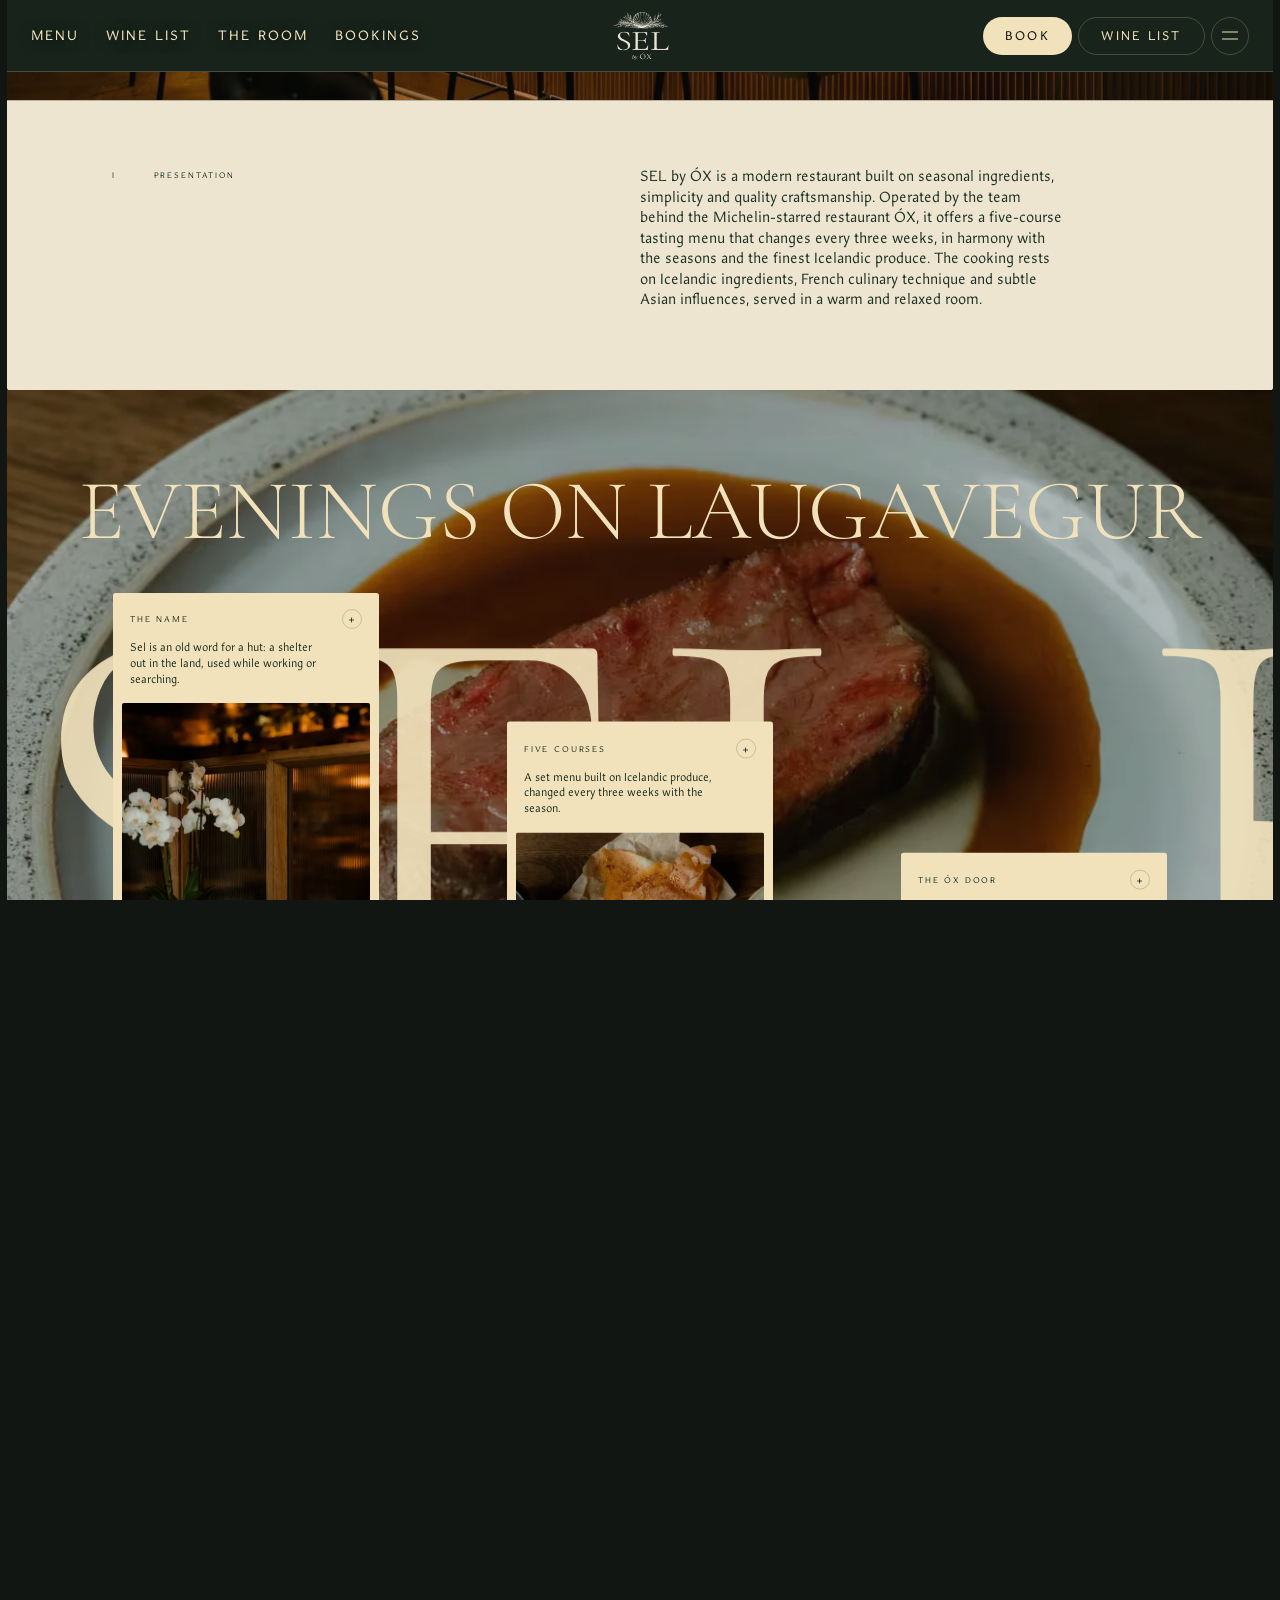
==== commit e717857c: "Deploy 23da718 SEL by ÓX prototype (noindex preview)" ====
--- a/index.html
+++ b/index.html
@@ -19,7 +19,7 @@
 (function(){var h=document.documentElement;function p(){h.setAttribute('data-input','pointer')}function k(e){if(e.key==='Tab'||e.key==='Enter'||e.key===' '||e.key.indexOf('Arrow')===0||e.key==='Escape')h.setAttribute('data-input','keyboard')}addEventListener('pointerdown',p,true);addEventListener('mousedown',p,true);addEventListener('touchstart',p,{capture:true,passive:true});addEventListener('keydown',k,true);if(!matchMedia('(prefers-reduced-motion: reduce)').matches)h.classList.add('motion')})();
 </script>
 <link rel="stylesheet" href="assets/focus-guard.css">
-<link rel="stylesheet" href="assets/sel.css?v=69ebda52">
+<link rel="stylesheet" href="assets/sel.css?v=1e37e11f">
 <script type="application/ld+json">
 {"@context":"https://schema.org","@type":"Restaurant","name":"SEL by ÓX","url":"https://selrestaurant.is/","image":"https://selrestaurant.is/wp-content/uploads/2026/06/Chris-Ray-Photos-9.avif","telephone":"+3547790333","email":"sel@ox.restaurant","servesCuisine":["Icelandic","Modern European"],"address":{"@type":"PostalAddress","streetAddress":"Laugavegur 55","postalCode":"101","addressLocality":"Reykjavík","addressCountry":"IS"},"openingHoursSpecification":[{"@type":"OpeningHoursSpecification","dayOfWeek":["Wednesday","Thursday","Friday","Saturday"],"opens":"17:30","closes":"22:00"}],"acceptsReservations":"https://www.dineout.is/is/selbyox?isolation=true"}
 </script>
@@ -293,6 +293,6 @@
 <script src="assets/vendor/gsap.min.js" defer></script>
 <script src="assets/vendor/ScrollTrigger.min.js" defer></script>
 <script src="assets/vendor/ScrollSmoother.min.js" defer></script>
-<script src="assets/sel.js?v=8bd6c404" defer></script>
+<script src="assets/sel.js?v=cf830589" defer></script>
 </body>
 </html>
--- a/assets/sel.css
+++ b/assets/sel.css
@@ -66,8 +66,10 @@
 .hd__left a{background:linear-gradient(currentColor,currentColor) 100% 100%/0 1px no-repeat;transition:background-size 1s cubic-bezier(.19,1,.155,1.01)}
 @media (hover:hover){.hd__left a:hover{background-position:0 100%;background-size:100% 1px}}
 /* --ls = scroll-scrubbed size, --lm = menu factor (1 closed, 0 open): opening the menu eases the logo down to the bar size */
-.hd__logo{display:block;transform-origin:50% 0;transform:translateY(calc((var(--ls,1) - 1) * var(--lm,1) * 1.6rem)) scale(calc(1 + (var(--ls,1) - 1) * var(--lm,1)));will-change:transform}
-.hd__logo img{height:7.2rem;width:auto}
+/* the mark is drawn at its largest size (1.75 x --lh) and only ever scaled DOWN: a will-change layer scaled up is a blurred bitmap.
+   Negative margins keep the layout box at --lh tall, so the header grid is unchanged. 1.1876 = the mark's aspect ratio */
+.hd__logo{--lh:7.2rem;display:block;margin:0 calc(var(--lh) * -.4454) calc(var(--lh) * -.75);transform-origin:50% 0;transform:translateY(calc((var(--ls,1) - 1) * var(--lm,1) * 1.6rem)) scale(calc((1 + (var(--ls,1) - 1) * var(--lm,1)) / 1.75));will-change:transform}
+.hd__logo img{display:block;height:calc(var(--lh) * 1.75);width:auto}
 /* top of page: no bar, no border, larger logo (scroll scrubs it back, see sel.js) */
 .motion .hd{--hb:0;--ls:1.75}
 .hd__right{display:flex;gap:1rem;justify-content:flex-end;align-items:center}
@@ -172,15 +174,15 @@
 /* V · menu */
 .menu{margin:0 var(--pad);background:var(--paper);color:var(--bottle)}
 .menu__head{padding:16rem 20rem 10rem;text-align:center;display:grid;gap:5rem;justify-items:center}
-.container-parent{position:relative;height:260vh}
+.container-parent{position:relative;height:340vh}
 .container-sticky{position:relative;height:100vh;overflow:hidden;padding:calc(var(--hh) + 2rem) 3rem 3rem}
 .gallery-wrapper{position:relative;height:100%}
-.gallery-item{position:absolute;top:0;left:0;width:61.7rem;height:100%;border-radius:.4rem;overflow:hidden;box-shadow:-2rem 0 4rem rgba(17,22,18,.25)}
+.gallery-item{position:absolute;top:0;left:0;width:61.7rem;height:100%;border-radius:.4rem;overflow:hidden;box-shadow:-2rem 0 4rem rgba(17,22,18,.25);will-change:transform}
 .gallery-item img{width:100%;height:100%;object-fit:cover}
 .g1{z-index:5}.g2{z-index:4}.g3{z-index:3}.g4{z-index:2}.g5{z-index:1}
 .g2{transform:translateX(14%)}.g3{transform:translateX(27%)}.g4{transform:translateX(40%)}.g5{transform:translateX(53%)}
-.container-carta{position:absolute;z-index:10;top:calc(var(--hh) + 2rem);right:3rem;bottom:3rem;width:62rem;background:var(--ink);color:var(--paper);border-radius:.4rem;display:grid;place-items:center;padding:5rem 7rem}
-.inner-content{width:100%;display:grid;gap:1.6rem;text-align:center;justify-items:center}
+.container-carta{position:absolute;z-index:10;top:calc(var(--hh) + 2rem);right:3rem;bottom:3rem;width:62rem;background:var(--ink);color:var(--paper);border-radius:.4rem;display:grid;place-items:center;padding:min(5rem,4vh) 7rem;will-change:transform}
+.inner-content{width:100%;display:grid;gap:1.6rem;text-align:center;justify-items:center;transform-origin:50% 0}
 .carta__mark{width:9rem;margin-bottom:1.6rem}
 .carta__k,.carta__price{font-size:1.25rem;letter-spacing:.22em;text-transform:uppercase;color:var(--candle)}
 .carta__k b,.carta__price b{font-weight:400;color:var(--amber);margin-left:1rem}
@@ -242,7 +244,7 @@
   :root{--pad:.5rem;--hh:8rem}
   .hd__left{display:none}
   .hd{grid-template-columns:auto 1fr;padding:0 2.6rem}
-  .hd__logo img{height:5.6rem}
+  .hd__logo{--lh:5.6rem}
   .banner__slider{height:calc(100svh - var(--pad))}
   .banner__card{top:auto;bottom:34rem;width:18rem;height:25rem;margin-left:-9rem}
   .banner__title{bottom:10rem}
@@ -334,7 +336,7 @@
   .hd__right{display:contents}
   .hd__right .pill--fill{order:1;justify-self:start}
   .hd__logo{order:2;display:block}
-  .hd__logo img{height:42px;width:auto}
+  .hd__logo{--lh:42px}
   .hd__right .round{order:3;justify-self:end}
   .hd .pill{height:36px;padding:0 16px;font-size:11px;letter-spacing:.2em}
   .hd .round{width:40px;height:40px}
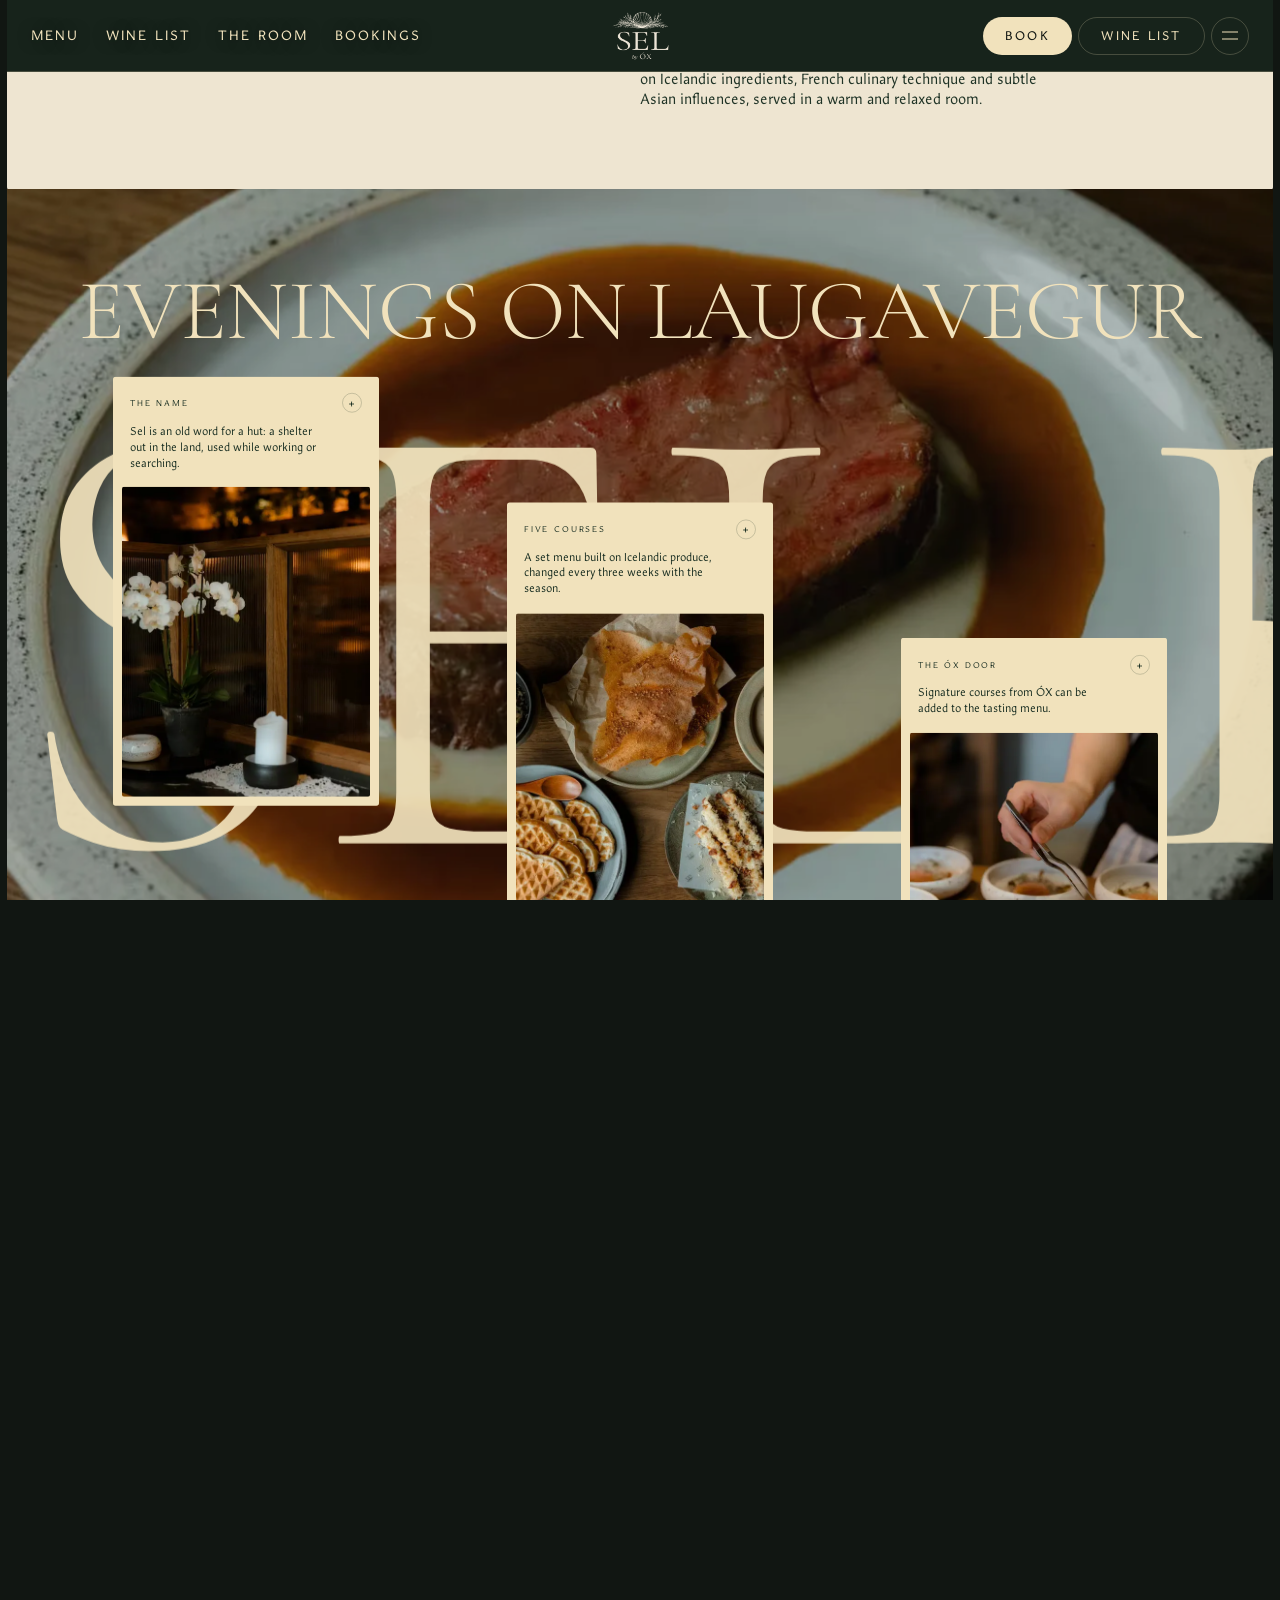
==== commit a584fbbf: "Deploy df3a46a SEL by ÓX prototype (noindex preview)" ====
--- a/index.html
+++ b/index.html
@@ -19,7 +19,7 @@
 (function(){var h=document.documentElement;function p(){h.setAttribute('data-input','pointer')}function k(e){if(e.key==='Tab'||e.key==='Enter'||e.key===' '||e.key.indexOf('Arrow')===0||e.key==='Escape')h.setAttribute('data-input','keyboard')}addEventListener('pointerdown',p,true);addEventListener('mousedown',p,true);addEventListener('touchstart',p,{capture:true,passive:true});addEventListener('keydown',k,true);if(!matchMedia('(prefers-reduced-motion: reduce)').matches)h.classList.add('motion')})();
 </script>
 <link rel="stylesheet" href="assets/focus-guard.css">
-<link rel="stylesheet" href="assets/sel.css?v=1e37e11f">
+<link rel="stylesheet" href="assets/sel.css?v=59987d64">
 <script type="application/ld+json">
 {"@context":"https://schema.org","@type":"Restaurant","name":"SEL by ÓX","url":"https://selrestaurant.is/","image":"https://selrestaurant.is/wp-content/uploads/2026/06/Chris-Ray-Photos-9.avif","telephone":"+3547790333","email":"sel@ox.restaurant","servesCuisine":["Icelandic","Modern European"],"address":{"@type":"PostalAddress","streetAddress":"Laugavegur 55","postalCode":"101","addressLocality":"Reykjavík","addressCountry":"IS"},"openingHoursSpecification":[{"@type":"OpeningHoursSpecification","dayOfWeek":["Wednesday","Thursday","Friday","Saturday"],"opens":"17:30","closes":"22:00"}],"acceptsReservations":"https://www.dineout.is/is/selbyox?isolation=true"}
 </script>
@@ -293,6 +293,6 @@
 <script src="assets/vendor/gsap.min.js" defer></script>
 <script src="assets/vendor/ScrollTrigger.min.js" defer></script>
 <script src="assets/vendor/ScrollSmoother.min.js" defer></script>
-<script src="assets/sel.js?v=cf830589" defer></script>
+<script src="assets/sel.js?v=d0c1f6a3" defer></script>
 </body>
 </html>
--- a/assets/sel.css
+++ b/assets/sel.css
@@ -346,6 +346,8 @@
 @media (pointer:coarse){
   .pill,.round,.hd__logo{position:relative}
   .pill::before,.round::before,.hd__logo::before{content:"";position:absolute;inset:50% auto auto 50%;width:100%;height:100%;min-width:44px;min-height:44px;transform:translate(-50%,-50%)}
+  /* The logo's smallest transform is 1 / 1.75: 77px retains a 44px hit area. */
+  .hd__logo::before{min-width:77px;min-height:77px}
   .bookw select,.bookw input:not([type="hidden"]){min-height:44px;min-width:44px}
   .skip,.nav__list a,.nav__phone,.ft__nav a,.ft__contact a,.ft__rights a,.book__rows a{min-height:44px;display:inline-flex;align-items:center}
   .nav__list a{display:flex}
